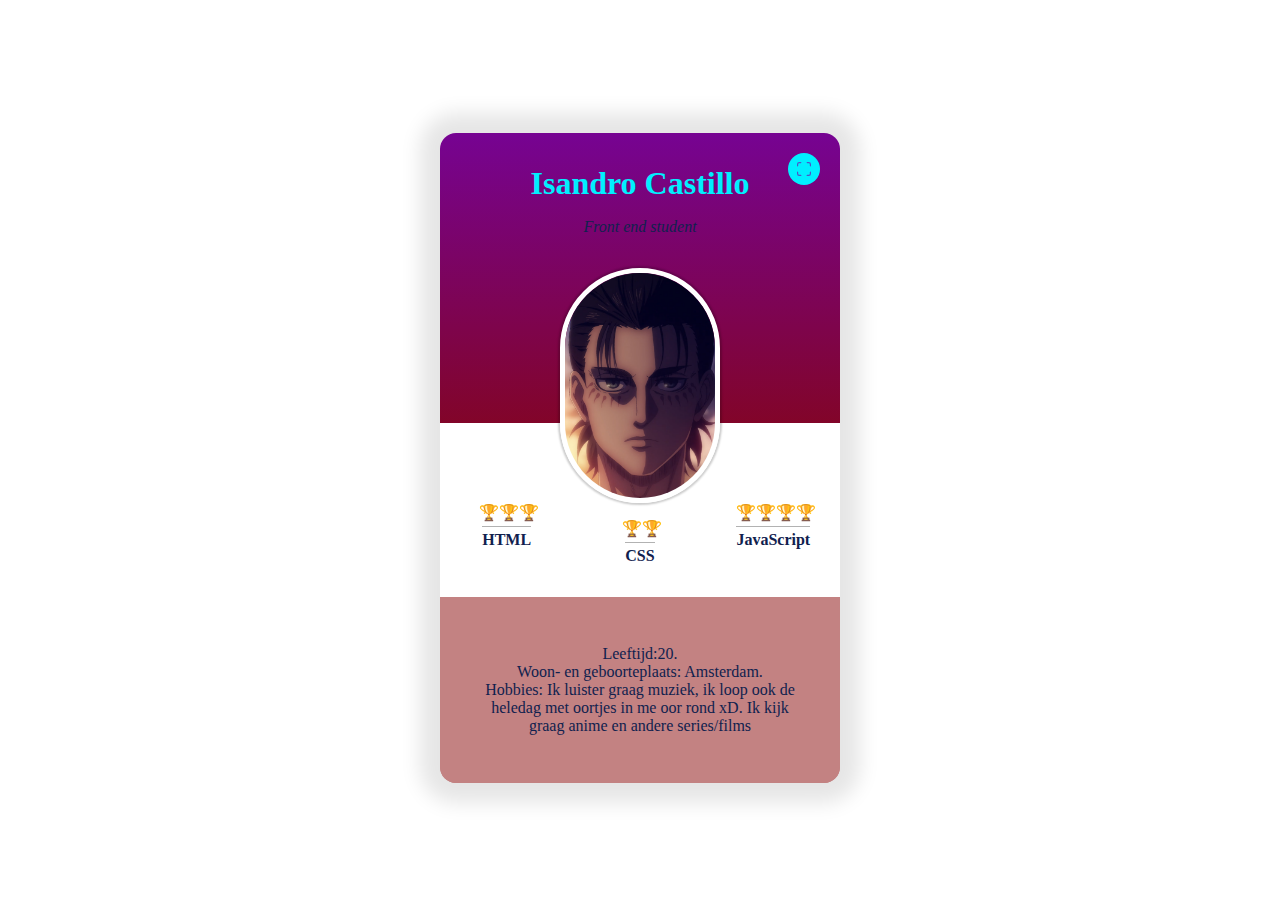
==== index.html @ 042b1141 "naam, foto en achtergrondkleur aangepast" ====
<!DOCTYPE html>
<html lang="en">
<head>
  <meta charset="UTF-8">
  <meta name="viewport" content="width=device-width, initial-scale=1.0">
  <title>FDND Visitekaartje</title>
  <link rel="stylesheet" href="./styles/style.css">
</head>
<body>

<article>
  <header>
    <h1>Isandro Castillo</h1>
    <p><em>Front end student</em></p>
    <button>
      <svg xmlns="http://www.w3.org/2000/svg" width="24" height="24" viewBox="0 0 24 24" stroke-width="1.5" stroke="#2c3e50" fill="none" stroke-linecap="round" stroke-linejoin="round">
        <path stroke="none" d="M0 0h24v24H0z" fill="none"/>
        <path d="M4 8v-2a2 2 0 0 1 2 -2h2" />
        <path d="M4 16v2a2 2 0 0 0 2 2h2" />
        <path d="M16 4h2a2 2 0 0 1 2 2v2" />
        <path d="M16 20h2a2 2 0 0 0 2 -2v-2" />
      </svg>

      <svg xmlns="http://www.w3.org/2000/svg" width="24" height="24" viewBox="0 0 24 24" stroke-width="1.5" stroke="red" fill="none" stroke-linecap="round" stroke-linejoin="round">
        <path stroke="none" d="M0 0h24v24H0z" fill="none"/>
        <path d="M15 19v-2a2 2 0 0 1 2 -2h2" />
        <path d="M15 5v2a2 2 0 0 0 2 2h2" />
        <path d="M5 15h2a2 2 0 0 1 2 2v2" />
        <path d="M5 9h2a2 2 0 0 0 2 -2v-2" />
      </svg>
    </button>

  </header>
  
  <img src="assets/Totally Me.png" alt="Totally Me">

  <dl>
    <dt>HTML</dt><dd>🏆🏆🏆</dd>
    <dt>CSS</dt><dd>🏆🏆</dd>
    <dt>JavaScript</dt><dd>🏆🏆🏆🏆</dd>
  </dl>
  
  <p>Leeftijd:20.<br>Woon- en geboorteplaats: Amsterdam.<br>Hobbies: Ik luister graag muziek, ik loop ook de heledag met oortjes in me oor rond xD.
    Ik kijk graag anime en andere series/films</p>
</article>

  <script src="./scripts/script.js"></script>
</body>
</html>
---- styles/style.css ----
* {
  box-sizing:border-box;
}

html {
  height:100vh;
}

body {
  height:100vh;
  font-family: open sans;
  display:flex;
  justify-content:center;
  align-items:center;
  color:#10214e;
}

article {
  width:50vw;
  max-width: 25em;
  min-width:20em;
  display:flex;
  flex-direction:column;
  align-items:center;
  justify-content:flex-end;
  background: rgb(95, 3, 3);
  background: linear-gradient(0deg, rgb(134, 5, 5) 40%, #760392 100%);
  box-shadow:0 0 20px 20px rgba(0,0,0,.1);
  border-radius:1rem;
  position: relative;
  transition:.25s;
}

header {
  display:flex;
  flex-direction:column;
  justify-content:center;
  align-items:center;
  justify-content:flex-end;
  
}

h1 {
  margin:2rem 0 1rem;
  color: rgba(0,239,255,1);
}

button {
  border:none;
  position: absolute;
  right:1rem;
  top:1rem;
  width:2.5rem;
  height:2.5rem;
  transform: scale(.8);
  background: rgba(0,239,255,1);
  border-radius:50%;
  padding:.25rem;
  transition:.25s;
}
button:focus {
  outline:none;
  background:#202592;
}
button:focus svg {
  stroke: rgba(0,239,255,1);
}

svg {
  stroke: #4e54c8;
  position: absolute;
  top:calc(1.25rem - 12px);
  left:calc(1.25rem - 12px);
  transition-delay: .25s;
}
button svg:nth-of-type(2) {
  opacity:0;
  transition-delay: 0ms;
}

img {
  width:10em;
  border-radius:10em;
  border:5px solid #fff;
  box-shadow:0 0 2px 2px rgba(0,0,0,.2);
  position:relative;
  top:2rem;
  transition:.25s .15s;
}

dl {
  width:100%;
  background: rgb(255,255,255);
  
  display:grid;
  grid-template-columns: 1fr 1fr 1fr;
  grid-template-areas:
    "html-dd css-dd js-dd"
    "html-dt css-dt js-dt"
    ;
  justify-items:center;
  align-items:start;
  padding:5rem 0 3rem;
  margin-top: -3rem;
  margin-bottom: 0;
  text-align: center;
}

dt{
  font-weight: bold;
  border-top: 1px solid rgba(0,0,0,0.3);
  padding-top: .25rem;
  margin-top: .25rem;
}
dt:nth-of-type(1){ grid-area: html-dt; }
dt:nth-of-type(2){ grid-area: css-dt; transform: translateY(1rem);}
dt:nth-of-type(3){ grid-area: js-dt; }

dd {
  margin:0;
  padding-left:.3rem;
  transition:.25s .3s;
}
dd:nth-of-type(2){  
  transform: translateY(1rem);
}

p { 
  margin:0
}

article > p {
  padding:3rem 2rem;
  margin-top: 0;
  background:rgba(255,255,255, 0.5);
  text-align:center;
  border-radius: 0 0 1rem 1rem;
  width:100%;
}

/* expand content */
body.expand {
  font-size:1.15em;
}

body.expand article {
  width:60vw;
  max-width: 60vw;
}

body.expand button svg:first-of-type {
  opacity:0;
  transition-delay: 0ms;
}

body.expand button svg:nth-of-type(2) {
  opacity:1;
  transition-delay:.25s;
}

body.expand dd {
  font-size: 1.75em;
}

body.expand img {
  width:15em;
}
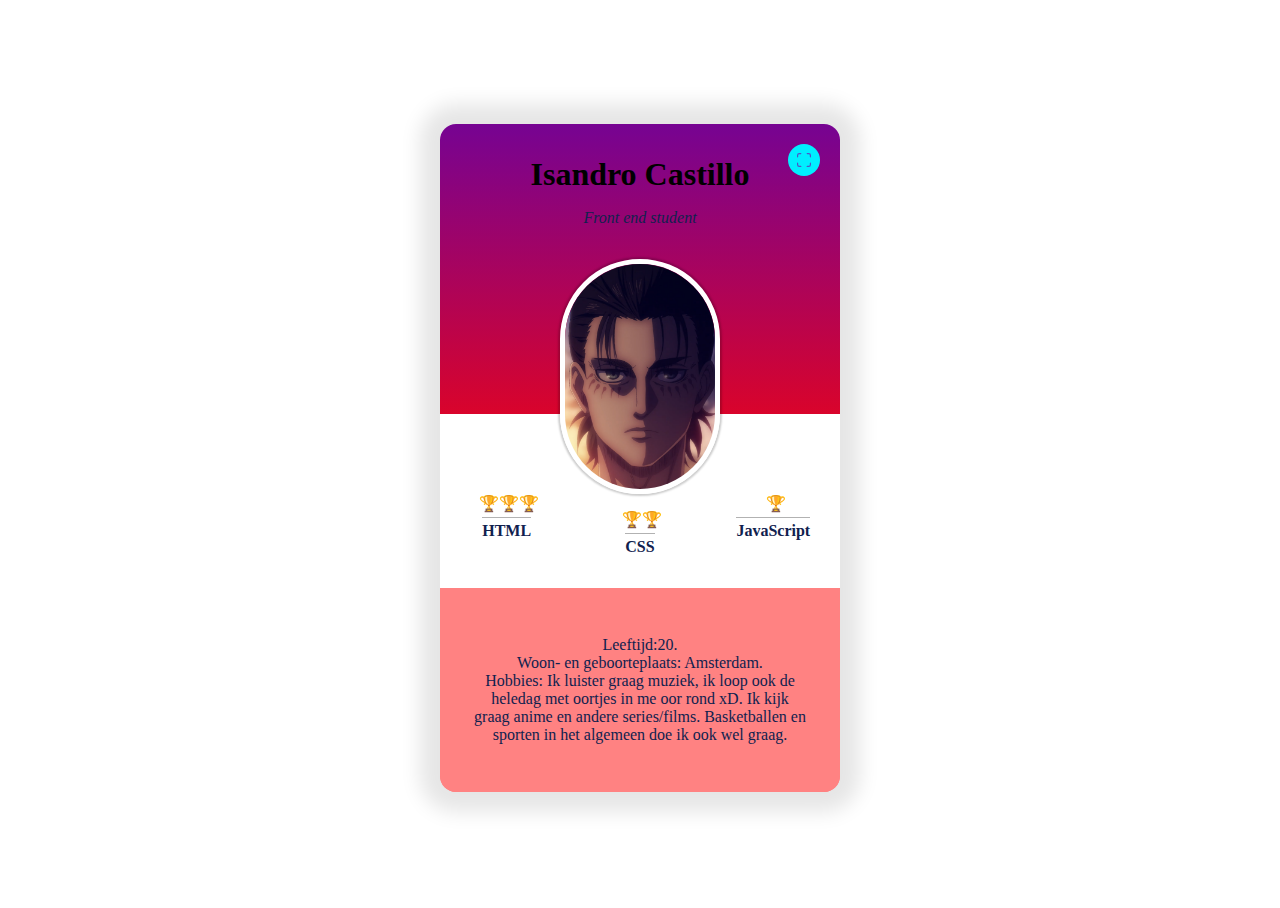
==== commit baff8156: "Update index.html" ====
--- a/index.html
+++ b/index.html
@@ -37,11 +37,11 @@
   <dl>
     <dt>HTML</dt><dd>🏆🏆🏆</dd>
     <dt>CSS</dt><dd>🏆🏆</dd>
-    <dt>JavaScript</dt><dd>🏆🏆🏆🏆</dd>
+    <dt>JavaScript</dt><dd>🏆</dd>
   </dl>
   
   <p>Leeftijd:20.<br>Woon- en geboorteplaats: Amsterdam.<br>Hobbies: Ik luister graag muziek, ik loop ook de heledag met oortjes in me oor rond xD.
-    Ik kijk graag anime en andere series/films</p>
+    Ik kijk graag anime en andere series/films. Basketballen en sporten in het algemeen doe ik ook wel graag.</p>
 </article>
 
   <script src="./scripts/script.js"></script>
--- a/styles/style.css
+++ b/styles/style.css
@@ -24,7 +24,7 @@
   align-items:center;
   justify-content:flex-end;
   background: rgb(95, 3, 3);
-  background: linear-gradient(0deg, rgb(134, 5, 5) 40%, #760392 100%);
+  background: linear-gradient(0deg, rgb(255, 4, 4) 40%, #760392 100%);
   box-shadow:0 0 20px 20px rgba(0,0,0,.1);
   border-radius:1rem;
   position: relative;
@@ -42,7 +42,8 @@
 
 h1 {
   margin:2rem 0 1rem;
-  color: rgba(0,239,255,1);
+  color: rgb(0, 0, 0);
+  font-family: cursive;
 }
 
 button {
@@ -126,7 +127,8 @@
 }
 
 p { 
-  margin:0
+  margin:0;
+  font-family: cursive;
 }
 
 article > p {
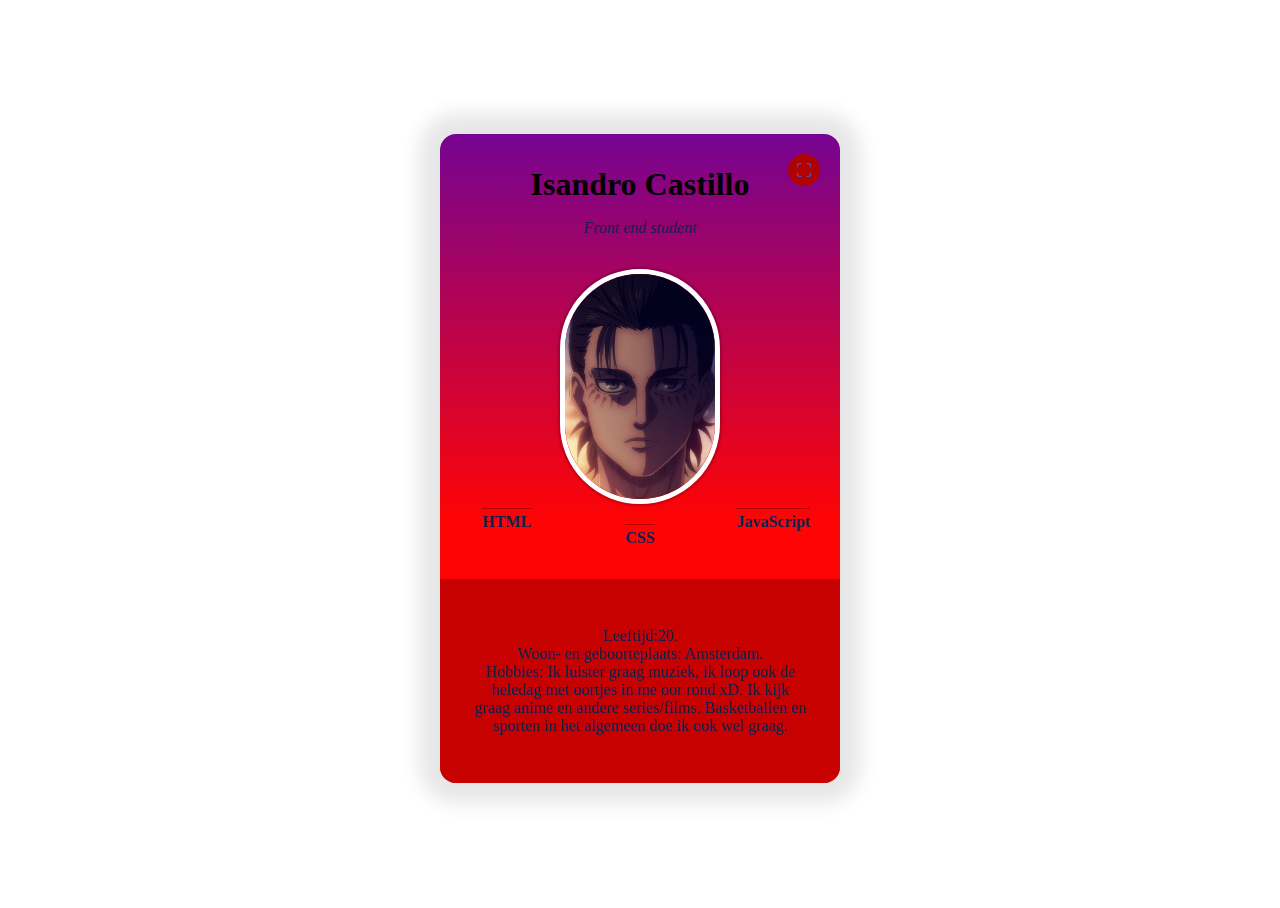
==== commit cead39d1: "verandering indec en achtergrond" ====
--- a/index.html
+++ b/index.html
@@ -35,9 +35,9 @@
   <img src="assets/Totally Me.png" alt="Totally Me">
 
   <dl>
-    <dt>HTML</dt><dd>🏆🏆🏆</dd>
-    <dt>CSS</dt><dd>🏆🏆</dd>
-    <dt>JavaScript</dt><dd>🏆</dd>
+    <dt>HTML</dt><dd></dd>
+    <dt>CSS</dt><dd></dd>
+    <dt>JavaScript</dt><dd></dd>
   </dl>
   
   <p>Leeftijd:20.<br>Woon- en geboorteplaats: Amsterdam.<br>Hobbies: Ik luister graag muziek, ik loop ook de heledag met oortjes in me oor rond xD.
--- a/styles/style.css
+++ b/styles/style.css
@@ -23,7 +23,7 @@
   flex-direction:column;
   align-items:center;
   justify-content:flex-end;
-  background: rgb(95, 3, 3);
+  background: rgb(255, 4, 4);
   background: linear-gradient(0deg, rgb(255, 4, 4) 40%, #760392 100%);
   box-shadow:0 0 20px 20px rgba(0,0,0,.1);
   border-radius:1rem;
@@ -54,7 +54,7 @@
   width:2.5rem;
   height:2.5rem;
   transform: scale(.8);
-  background: rgba(0,239,255,1);
+  background: rgb(175, 2, 2);
   border-radius:50%;
   padding:.25rem;
   transition:.25s;
@@ -91,7 +91,6 @@
 
 dl {
   width:100%;
-  background: rgb(255,255,255);
   
   display:grid;
   grid-template-columns: 1fr 1fr 1fr;
@@ -134,7 +133,7 @@
 article > p {
   padding:3rem 2rem;
   margin-top: 0;
-  background:rgba(255,255,255, 0.5);
+  background: rgb(199, 0, 0);
   text-align:center;
   border-radius: 0 0 1rem 1rem;
   width:100%;
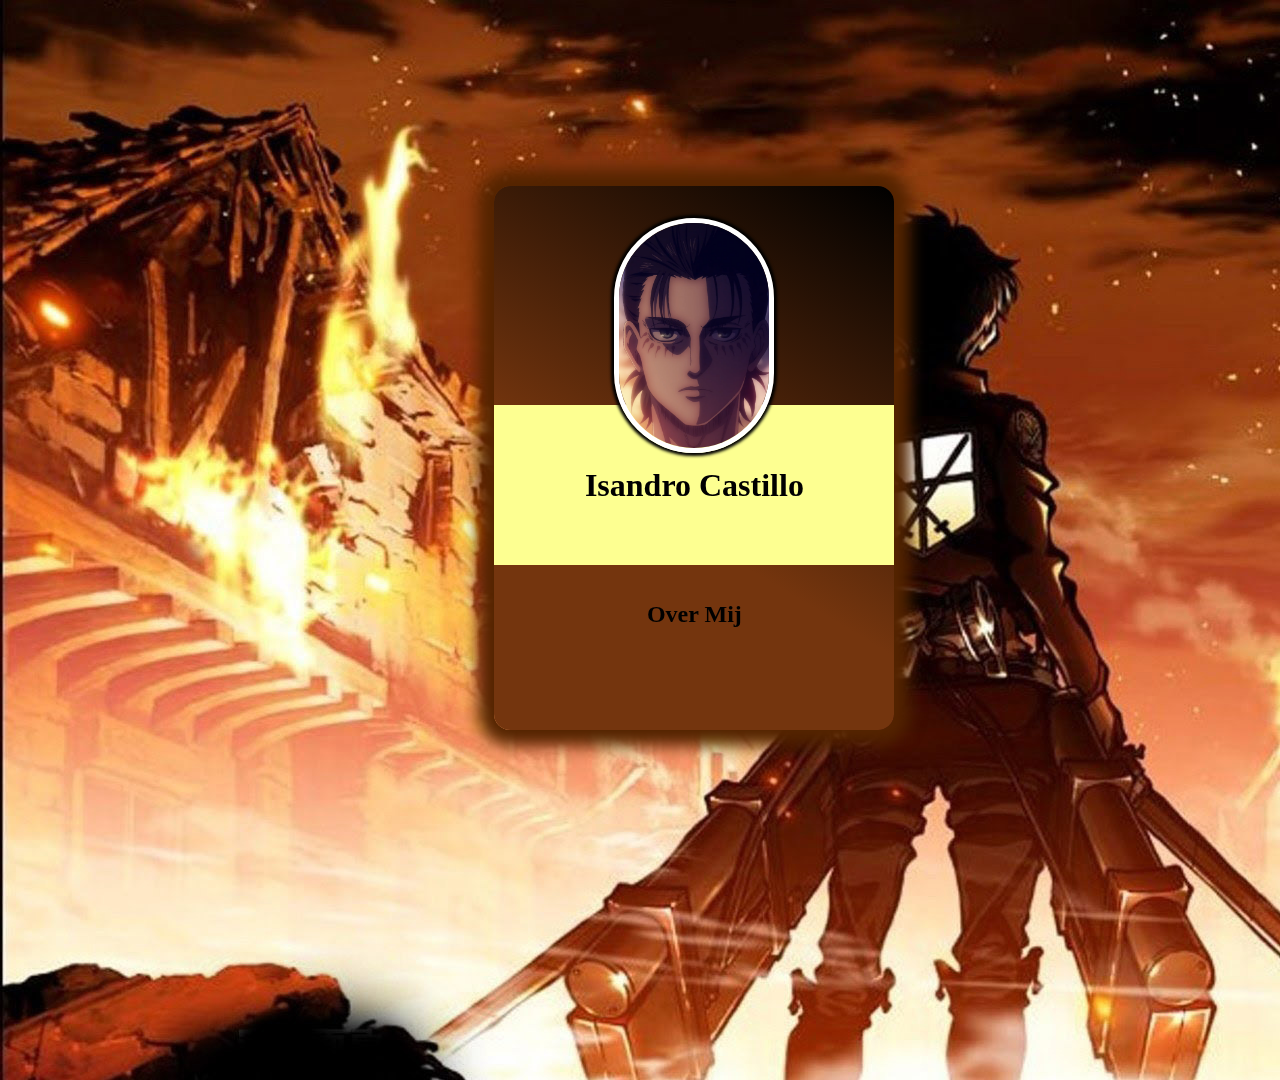
==== commit 53812550: "move files ofzo" ====
--- a/index.html
+++ b/index.html
@@ -1,49 +1,20 @@
 <!DOCTYPE html>
 <html lang="en">
-<head>
-  <meta charset="UTF-8">
-  <meta name="viewport" content="width=device-width, initial-scale=1.0">
-  <title>FDND Visitekaartje</title>
-  <link rel="stylesheet" href="./styles/style.css">
-</head>
-<body>
+    <head>
+        <meta charset="UTF-8">
+        <meta name="viewport" content="width=device-width, initial-scale=1.0">
+        <title>FDND Visitekaartje</title>
+        <link rel="stylesheet" href="style.css">
+    </head>
+    <body>
 
-<article>
-  <header>
-    <h1>Isandro Castillo</h1>
-    <p><em>Front end student</em></p>
-    <button>
-      <svg xmlns="http://www.w3.org/2000/svg" width="24" height="24" viewBox="0 0 24 24" stroke-width="1.5" stroke="#2c3e50" fill="none" stroke-linecap="round" stroke-linejoin="round">
-        <path stroke="none" d="M0 0h24v24H0z" fill="none"/>
-        <path d="M4 8v-2a2 2 0 0 1 2 -2h2" />
-        <path d="M4 16v2a2 2 0 0 0 2 2h2" />
-        <path d="M16 4h2a2 2 0 0 1 2 2v2" />
-        <path d="M16 20h2a2 2 0 0 0 2 -2v-2" />
-      </svg>
-
-      <svg xmlns="http://www.w3.org/2000/svg" width="24" height="24" viewBox="0 0 24 24" stroke-width="1.5" stroke="red" fill="none" stroke-linecap="round" stroke-linejoin="round">
-        <path stroke="none" d="M0 0h24v24H0z" fill="none"/>
-        <path d="M15 19v-2a2 2 0 0 1 2 -2h2" />
-        <path d="M15 5v2a2 2 0 0 0 2 2h2" />
-        <path d="M5 15h2a2 2 0 0 1 2 2v2" />
-        <path d="M5 9h2a2 2 0 0 0 2 -2v-2" />
-      </svg>
-    </button>
-
-  </header>
-  
-  <img src="assets/Totally Me.png" alt="Totally Me">
-
-  <dl>
-    <dt>HTML</dt><dd></dd>
-    <dt>CSS</dt><dd></dd>
-    <dt>JavaScript</dt><dd></dd>
-  </dl>
-  
-  <p>Leeftijd:20.<br>Woon- en geboorteplaats: Amsterdam.<br>Hobbies: Ik luister graag muziek, ik loop ook de heledag met oortjes in me oor rond xD.
-    Ik kijk graag anime en andere series/films. Basketballen en sporten in het algemeen doe ik ook wel graag.</p>
-</article>
-
-  <script src="./scripts/script.js"></script>
-</body>
-</html>
+        <article>
+            <img src="Totally Me.png" alt="Totally me">
+            <header>
+                <h1>Isandro Castillo</h1>
+            </header>
+            <span class="overmij"><h2>Over Mij</h2>
+            <p class="overmij"> "generic info" </p></span> 
+        </article> 
+    </body>
+</html>--- a/style.css
+++ b/style.css
@@ -0,0 +1,82 @@
+* {
+    box-sizing: border-box;
+}
+
+html {
+    background:  linear-gradient(0deg, black 40%, rgb(149, 0, 117) 150%);
+    height: 120%;
+    background: no-repeat url("AoT WP.jpg");
+}
+
+body {
+    position: fixed;
+    align-items: center;
+    display: flex;
+    height: 100vh;
+    left: 38%;
+}
+
+article {
+    background: linear-gradient(31deg, rgb(116 53 14) 40%, black 100%);
+    width: 50vw;
+    max-width: 25em;
+    min-width: 20em;
+    display: flex;
+    flex-direction: column;
+    align-items: center;
+    justify-content: flex-end;
+    border-radius: 1rem;
+    position: relative;
+    box-shadow: 0 0 1em 1em rgb(84 36 0);
+}
+
+header {
+    display: flex;
+    flex-direction: column;
+    justify-content: center;
+    width: 100%;
+    height: 10em;
+    margin-top: -1rem;
+    margin-bottom: 1rem;
+    text-align: center;
+    background: #fdff91;
+    align-content: center;
+}
+
+h1 {
+    margin: 5rem;
+    font-family: fantasy;
+}
+
+img {
+    width: 10em;
+    border-radius: 10em;
+    position: relative;
+    top: 2em;
+    border: 5px solid #fff;
+    box-shadow: 0px 0px 3px 3px black;
+}
+
+span {
+    text-align: center;
+    margin-bottom: 3em;
+}
+
+h2 {
+    font-family: fantasy;
+}
+
+p.overmij {
+    opacity: 0;
+    transition-duration: 1s;
+    transition-delay: 0.25s;
+}
+
+span.overmij p.overmij {
+    
+  }
+
+span.overmij:hover p.overmij {
+    opacity: 1;
+
+  }